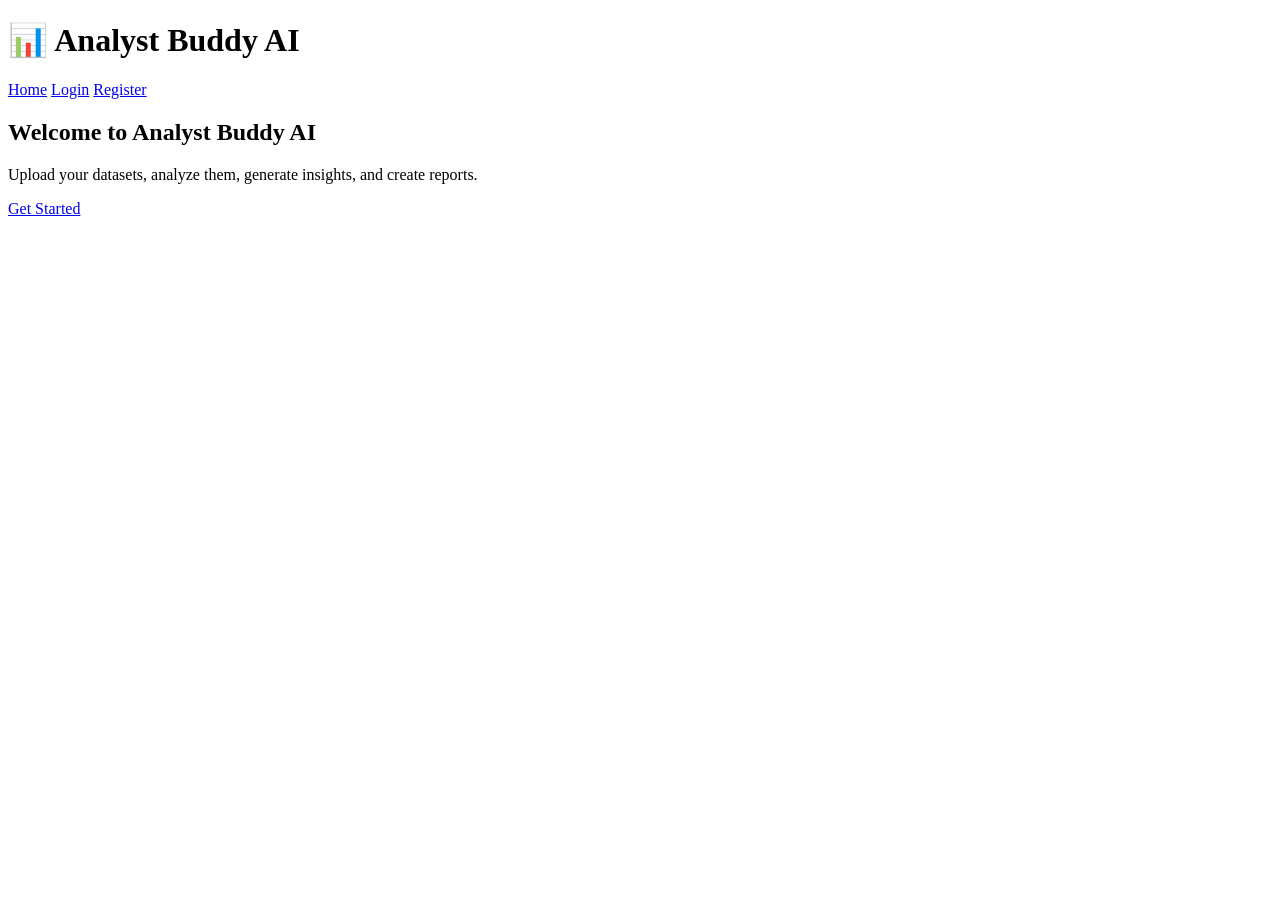
==== templates/index.html @ 3232d0ed "Initial commit" ====
<!DOCTYPE html>
<html lang="en">
<head>
    <meta charset="UTF-8">
    <meta name="viewport" content="width=device-width, initial-scale=1.0">
    <title>Analyst Buddy AI</title>
    <link rel="stylesheet" href="{{ url_for('static', filename='css/style.css') }}">
</head>
<body>

<header>
    <h1>📊 Analyst Buddy AI</h1>
    <nav>
        <a href="/">Home</a>
        <a href="/login">Login</a>
        <a href="/register">Register</a>
    </nav>
</header>

<div class="hero">
    <h2>Welcome to Analyst Buddy AI</h2>
    <p>Upload your datasets, analyze them, generate insights, and create reports.</p>

    <a href="/login" class="btn">Get Started</a>
</div>

</body>
</html>
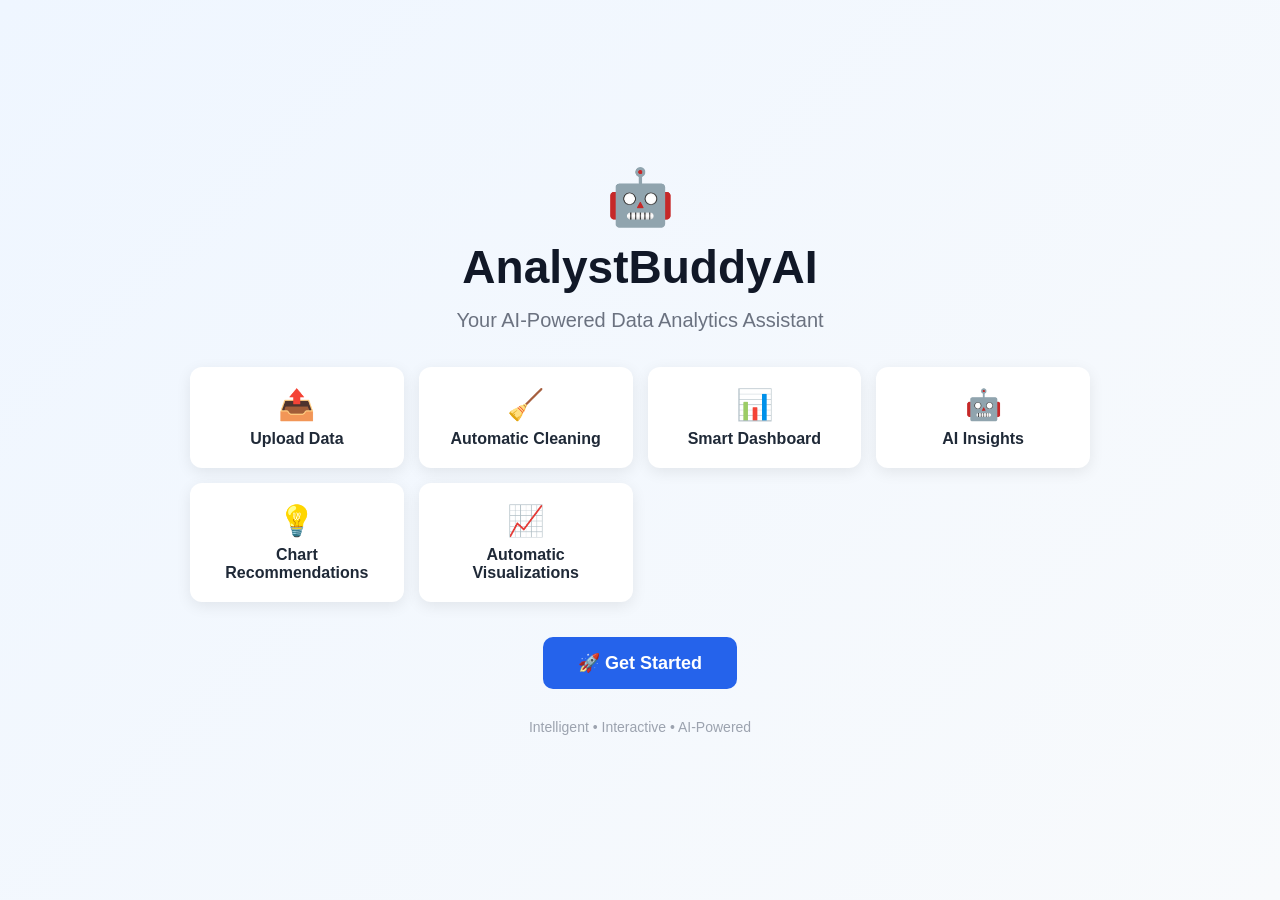
==== commit dbb6ae48: "Update AnalystBuddyAI project" ====
--- a/templates/index.html
+++ b/templates/index.html
@@ -1,28 +1,243 @@
 <!DOCTYPE html>
 <html lang="en">
+
 <head>
+
     <meta charset="UTF-8">
-    <meta name="viewport" content="width=device-width, initial-scale=1.0">
-    <title>Analyst Buddy AI</title>
-    <link rel="stylesheet" href="{{ url_for('static', filename='css/style.css') }}">
+
+    <meta name="viewport"
+          content="width=device-width, initial-scale=1.0">
+
+    <title>AnalystBuddyAI</title>
+
+    <style>
+
+        * {
+            box-sizing: border-box;
+        }
+
+        body {
+            margin: 0;
+            min-height: 100vh;
+            font-family: Arial, sans-serif;
+            background: linear-gradient(135deg, #eff6ff, #f8fafc);
+            color: #1f2937;
+
+            display: flex;
+            align-items: center;
+            justify-content: center;
+        }
+
+        .container {
+            width: 90%;
+            max-width: 900px;
+            text-align: center;
+        }
+
+        .logo {
+            font-size: 55px;
+            margin-bottom: 10px;
+        }
+
+        h1 {
+            font-size: 46px;
+            margin: 0;
+            color: #111827;
+        }
+
+        .subtitle {
+            font-size: 20px;
+            color: #6b7280;
+            margin: 15px 0 35px;
+        }
+
+        .features {
+            display: grid;
+            grid-template-columns:
+                repeat(auto-fit, minmax(200px, 1fr));
+
+            gap: 15px;
+            margin-bottom: 35px;
+        }
+
+        .feature {
+            background: white;
+            padding: 20px;
+            border-radius: 12px;
+
+            box-shadow:
+                0 4px 15px rgba(0,0,0,0.08);
+        }
+
+        .feature-icon {
+            font-size: 30px;
+        }
+
+        .feature-title {
+            margin-top: 8px;
+            font-weight: bold;
+        }
+
+        .start-button {
+            display: inline-block;
+
+            padding: 15px 35px;
+
+            background: #2563eb;
+            color: white;
+
+            text-decoration: none;
+
+            border-radius: 10px;
+
+            font-size: 18px;
+            font-weight: bold;
+        }
+
+        .start-button:hover {
+            background: #1d4ed8;
+        }
+
+        .footer {
+            margin-top: 30px;
+            color: #9ca3af;
+            font-size: 14px;
+        }
+
+        @media(max-width: 600px) {
+
+            h1 {
+                font-size: 34px;
+            }
+
+            .subtitle {
+                font-size: 17px;
+            }
+
+        }
+
+    </style>
+
 </head>
+
+
 <body>
 
-<header>
-    <h1>📊 Analyst Buddy AI</h1>
-    <nav>
-        <a href="/">Home</a>
-        <a href="/login">Login</a>
-        <a href="/register">Register</a>
-    </nav>
-</header>
-
-<div class="hero">
-    <h2>Welcome to Analyst Buddy AI</h2>
-    <p>Upload your datasets, analyze them, generate insights, and create reports.</p>
-
-    <a href="/login" class="btn">Get Started</a>
+
+<div class="container">
+
+    <div class="logo">
+        🤖
+    </div>
+
+    <h1>
+        AnalystBuddyAI
+    </h1>
+
+    <div class="subtitle">
+        Your AI-Powered Data Analytics Assistant
+    </div>
+
+
+    <div class="features">
+
+        <div class="feature">
+
+            <div class="feature-icon">
+                📤
+            </div>
+
+            <div class="feature-title">
+                Upload Data
+            </div>
+
+        </div>
+
+
+        <div class="feature">
+
+            <div class="feature-icon">
+                🧹
+            </div>
+
+            <div class="feature-title">
+                Automatic Cleaning
+            </div>
+
+        </div>
+
+
+        <div class="feature">
+
+            <div class="feature-icon">
+                📊
+            </div>
+
+            <div class="feature-title">
+                Smart Dashboard
+            </div>
+
+        </div>
+
+
+        <div class="feature">
+
+            <div class="feature-icon">
+                🤖
+            </div>
+
+            <div class="feature-title">
+                AI Insights
+            </div>
+
+        </div>
+
+
+        <div class="feature">
+
+            <div class="feature-icon">
+                💡
+            </div>
+
+            <div class="feature-title">
+                Chart Recommendations
+            </div>
+
+        </div>
+
+
+        <div class="feature">
+
+            <div class="feature-icon">
+                📈
+            </div>
+
+            <div class="feature-title">
+                Automatic Visualizations
+            </div>
+
+        </div>
+
+    </div>
+
+
+    <a href="/login"
+       class="start-button">
+
+        🚀 Get Started
+
+    </a>
+
+
+    <div class="footer">
+
+        Intelligent • Interactive • AI-Powered
+
+    </div>
+
 </div>
 
+
 </body>
-</html> +
+</html>
